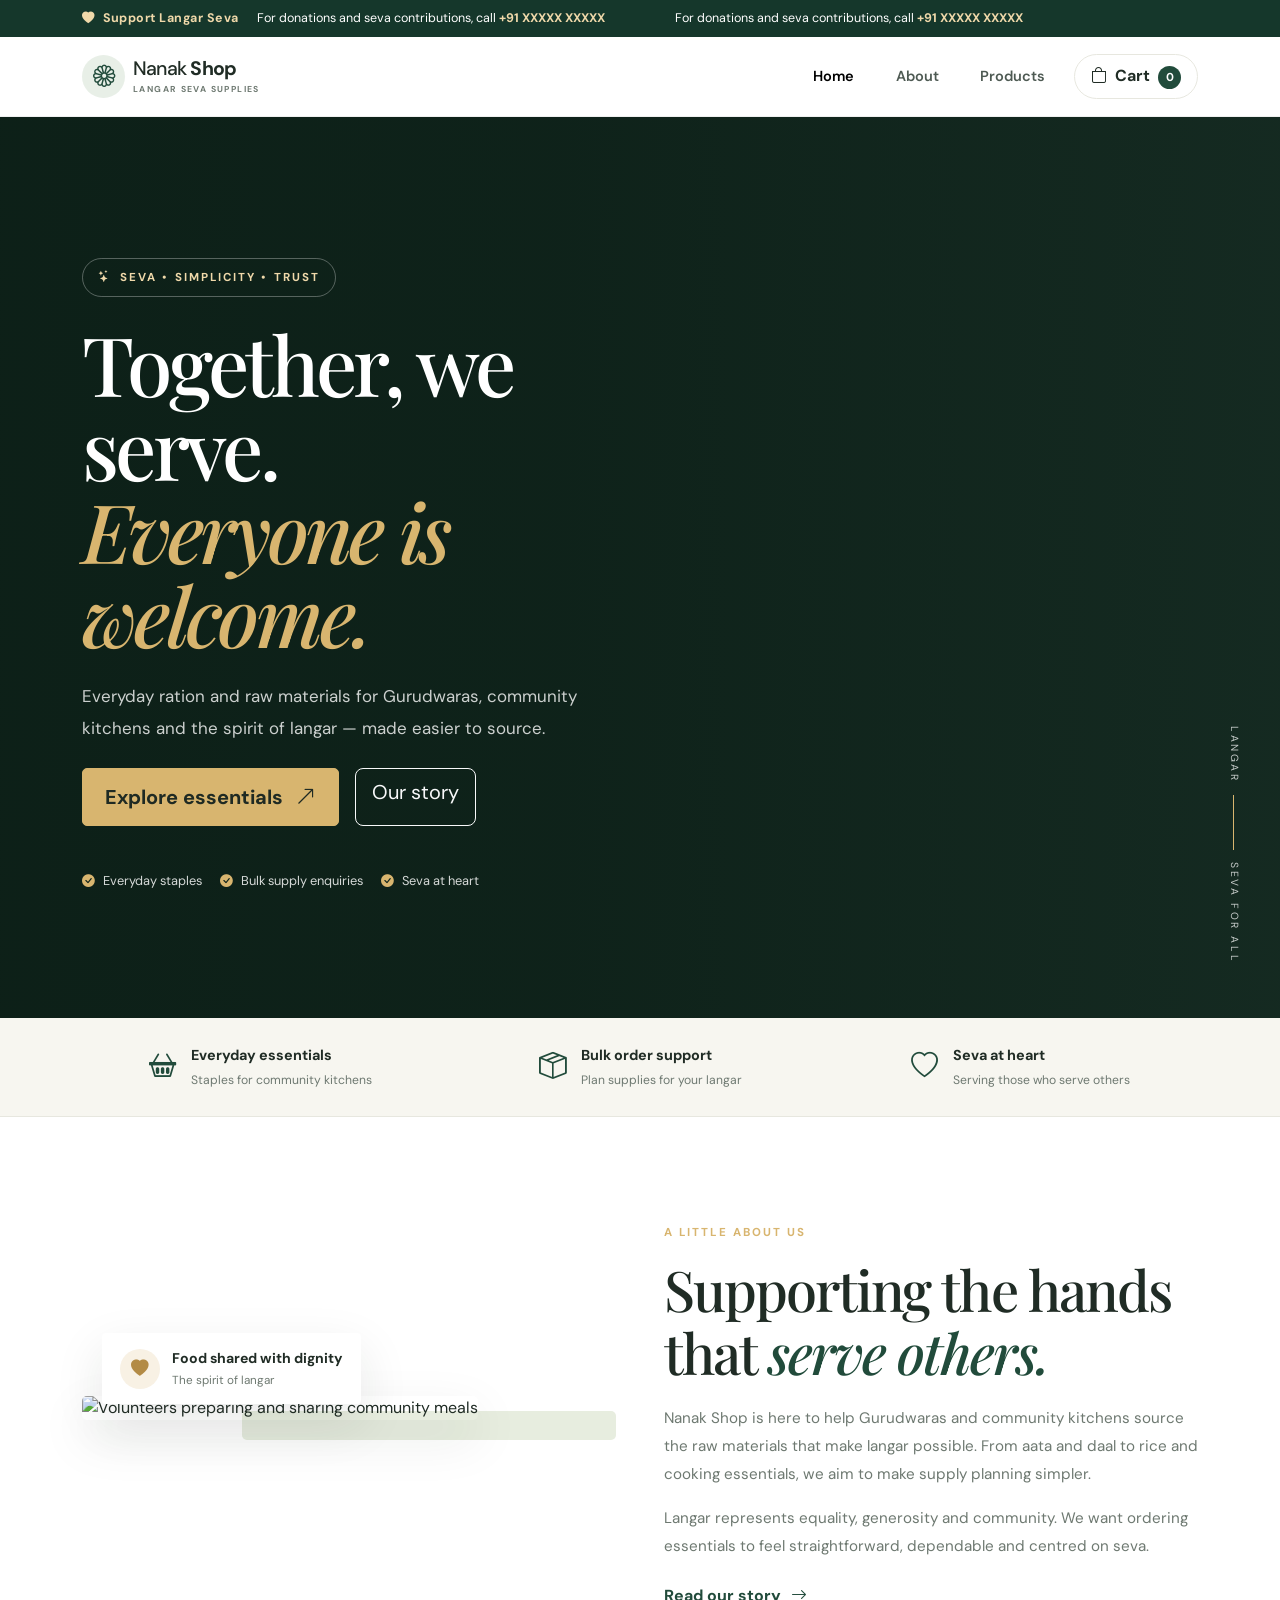
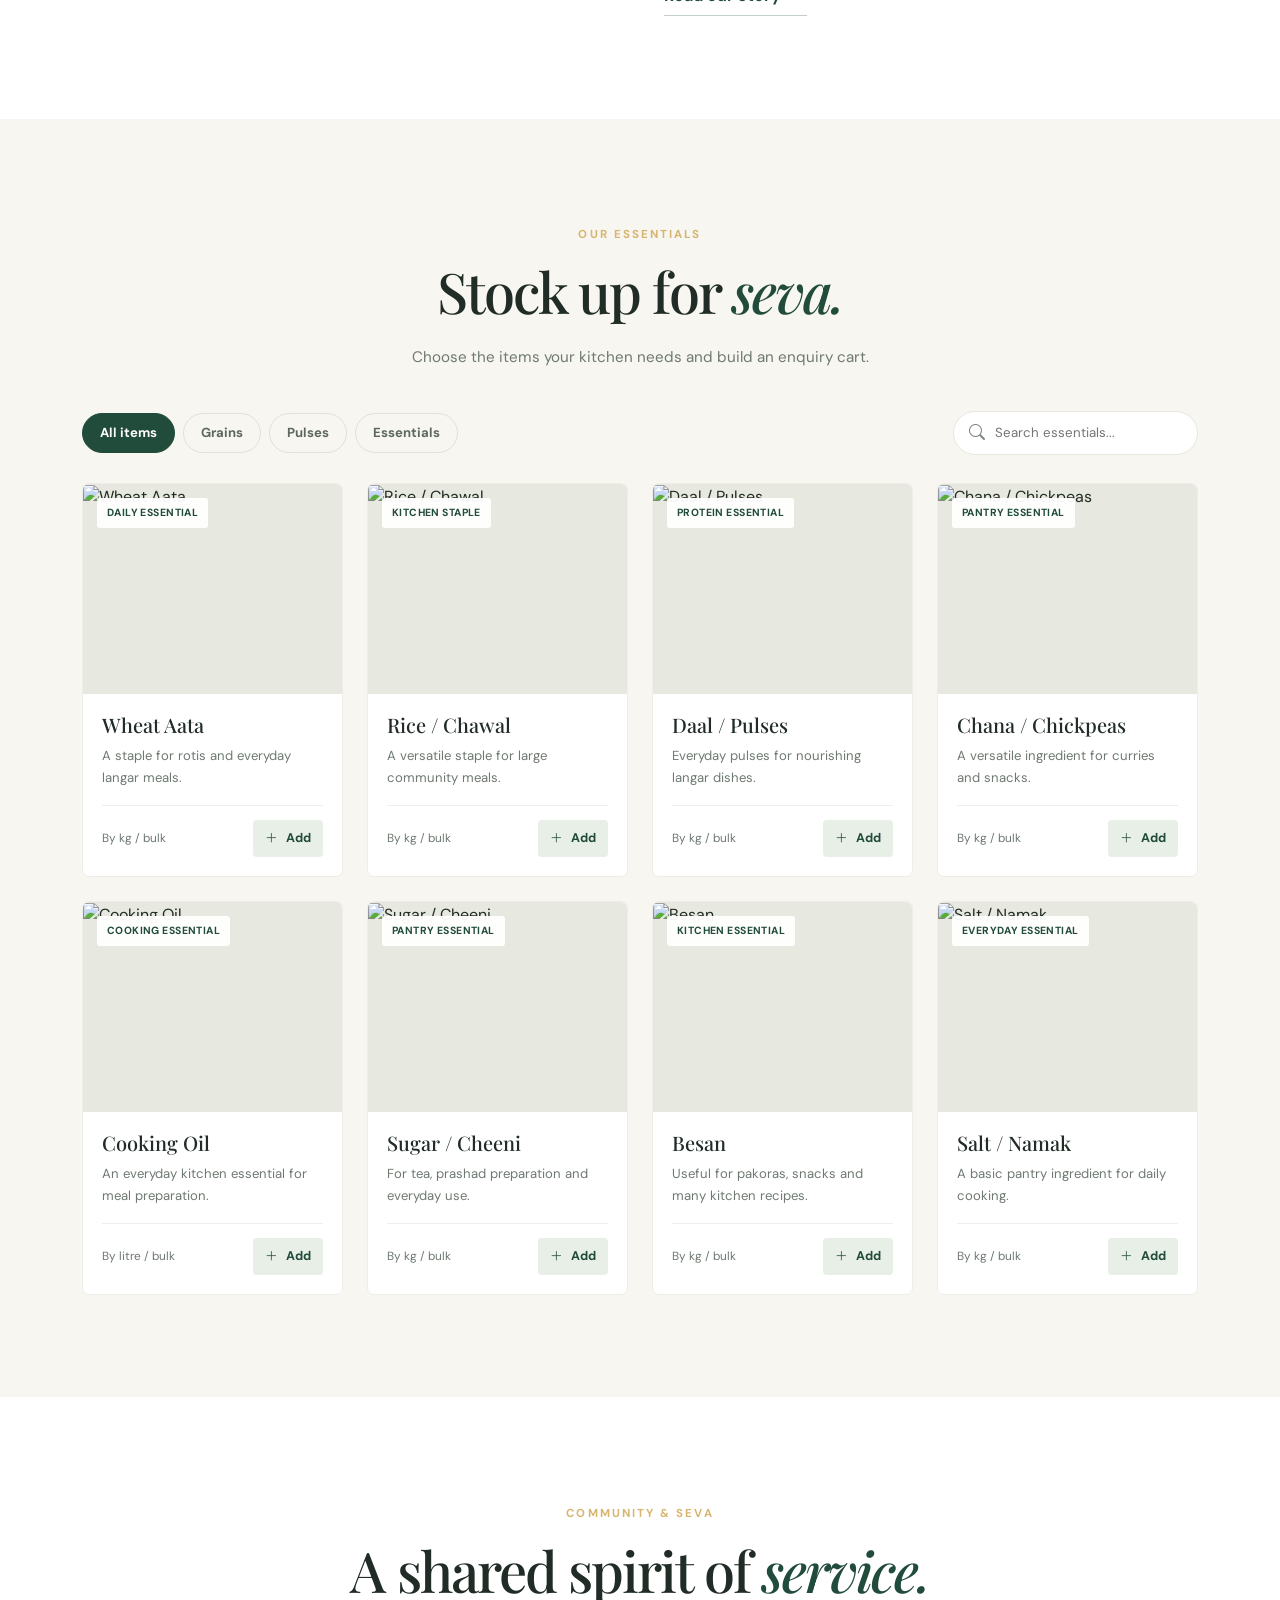
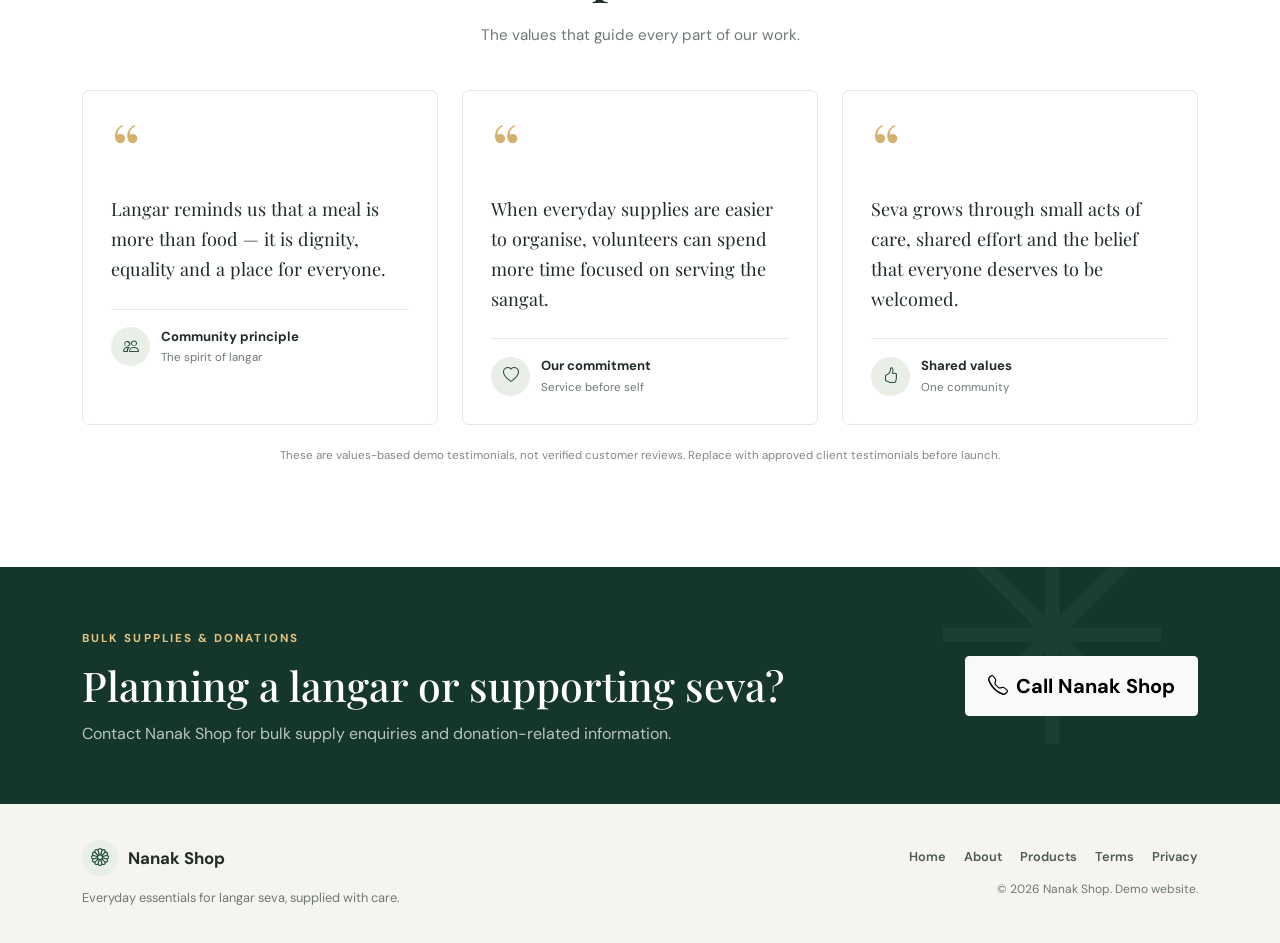
==== index.html @ 020edade "first commit" ====
<!doctype html>
<html lang="en">

<head>
    <meta charset="utf-8">
    <meta name="viewport" content="width=device-width, initial-scale=1">
    <meta name="description"
        content="Nanak Shop helps Gurudwaras and community kitchens source everyday langar essentials with care.">
    <title>Nanak Shop | Essentials for Langar Seva</title>
    <link rel="preconnect" href="https://fonts.googleapis.com">
    <link rel="preconnect" href="https://fonts.gstatic.com" crossorigin>
    <link
        href="https://fonts.googleapis.com/css2?family=DM+Sans:wght@400;500;600;700&family=Playfair+Display:ital,wght@0,500;0,600;0,700;1,500;1,600&display=swap"
        rel="stylesheet">
    <link href="https://cdn.jsdelivr.net/npm/bootstrap@5.3.3/dist/css/bootstrap.min.css" rel="stylesheet">
    <link href="https://cdn.jsdelivr.net/npm/bootstrap-icons@1.11.3/font/bootstrap-icons.min.css" rel="stylesheet">
    <link href="assets/css/style.css" rel="stylesheet">
</head>

<body>
    <div class="announcement-bar">
        <div class="container announcement-inner"><span class="announcement-label"><i
                    class="bi bi-heart-fill me-2"></i>Support Langar Seva</span>
            <div class="announcement-track"><span>For donations and seva contributions, call <a
                        href="tel:+91XXXXXXXXXX">+91 XXXXX XXXXX</a></span><span aria-hidden="true">For donations and
                    seva contributions, call <a href="tel:+91XXXXXXXXXX">+91 XXXXX XXXXX</a></span></div>
        </div>
    </div>
    <nav class="navbar navbar-expand-lg site-nav sticky-top">
        <div class="container">
            <a class="navbar-brand d-flex align-items-center gap-2" href="index.html"><span class="brand-mark"><i
                        class="bi bi-flower1"></i></span><span>Nanak <b>Shop</b><small>LANGAR SEVA
                        SUPPLIES</small></span></a>
            <button class="navbar-toggler" type="button" data-bs-toggle="offcanvas" data-bs-target="#mobileNav"
                aria-controls="mobileNav" aria-label="Open navigation"><span
                    class="navbar-toggler-icon"></span></button>
            <div class="collapse navbar-collapse">
                <ul class="navbar-nav ms-auto align-items-lg-center gap-lg-3">
                    <li class="nav-item"><a class="nav-link active" href="index.html">Home</a></li>
                    <li class="nav-item"><a class="nav-link" href="about.html">About</a></li>
                    <li class="nav-item"><a class="nav-link" href="#products">Products</a></li>
                    <li class="nav-item"><button class="btn btn-cart" data-open-cart><i class="bi bi-bag me-2"></i>Cart
                            <span class="cart-count">0</span></button></li>
                </ul>
            </div>
        </div>
    </nav>
    <div class="offcanvas offcanvas-start mobile-drawer" tabindex="-1" id="mobileNav" aria-labelledby="mobileNavLabel">
        <div class="offcanvas-header"><a class="navbar-brand d-flex align-items-center gap-2" href="index.html"><span
                    class="brand-mark"><i class="bi bi-flower1"></i></span><span id="mobileNavLabel">Nanak
                    <b>Shop</b><small>LANGAR SEVA SUPPLIES</small></span></a><button class="btn-close"
                data-bs-dismiss="offcanvas" aria-label="Close"></button></div>
        <div class="offcanvas-body">
            <div class="drawer-links"><a href="index.html"><i class="bi bi-house-door"></i>Home</a><a
                    href="about.html"><i class="bi bi-heart"></i>About</a><a href="#products" data-close-drawer><i
                        class="bi bi-basket"></i>Products</a><button data-open-cart><i class="bi bi-bag"></i>Cart <span
                        class="cart-count ms-auto">0</span></button></div>
            <div class="drawer-seva"><i class="bi bi-telephone"></i><b>Donation & seva enquiries</b><a
                    href="tel:+91XXXXXXXXXX">+91 XXXXX XXXXX</a></div>
        </div>
    </div>

    <main>
        <section class="hero-section">
            <div class="hero-shade"></div>
            <div class="container hero-content">
                <div class="row">
                    <div class="col-lg-7 col-xl-6">
                        <span class="eyebrow reveal"><i class="bi bi-stars me-2"></i>SEVA • SIMPLICITY • TRUST</span>
                        <h1 class="reveal delay-1">Together, we serve.<br><em>Everyone is welcome.</em></h1>
                        <p class="hero-copy reveal delay-2">Everyday ration and raw materials for Gurudwaras, community
                            kitchens and the spirit of langar — made easier to source.</p>
                        <div class="d-flex flex-wrap gap-3 mt-4 reveal delay-3"><a href="#products"
                                class="btn btn-primary-custom btn-lg">Explore essentials <i
                                    class="bi bi-arrow-up-right ms-2"></i></a><a href="about.html"
                                class="btn btn-outline-light btn-lg">Our story</a></div>
                        <div class="hero-trust reveal delay-3"><span><i class="bi bi-check-circle-fill"></i> Everyday
                                staples</span><span><i class="bi bi-check-circle-fill"></i> Bulk supply
                                enquiries</span><span><i class="bi bi-check-circle-fill"></i> Seva at heart</span></div>
                    </div>
                </div>
            </div>
            <div class="hero-vertical"><span>LANGAR</span><i></i><span>SEVA FOR ALL</span></div>
        </section>
        <section class="value-strip">
            <div class="container">
                <div class="row g-4">
                    <div class="col-md-4">
                        <div class="value-item"><i class="bi bi-basket2"></i>
                            <div><b>Everyday essentials</b><small>Staples for community kitchens</small></div>
                        </div>
                    </div>
                    <div class="col-md-4">
                        <div class="value-item"><i class="bi bi-box-seam"></i>
                            <div><b>Bulk order support</b><small>Plan supplies for your langar</small></div>
                        </div>
                    </div>
                    <div class="col-md-4">
                        <div class="value-item"><i class="bi bi-heart"></i>
                            <div><b>Seva at heart</b><small>Serving those who serve others</small></div>
                        </div>
                    </div>
                </div>
            </div>
        </section>
        <section class="section-pad" id="about-preview">
            <div class="container">
                <div class="row g-5 align-items-center">
                    <div class="col-lg-6">
                        <div class="story-image reveal"><img
                                src="https://images.unsplash.com/photo-1593113598332-cd288d649433?auto=format&fit=crop&w=1200&q=85"
                                alt="Volunteers preparing and sharing community meals" loading="lazy">
                            <div class="image-note"><i class="bi bi-heart-fill"></i><span><b>Food shared with
                                        dignity</b><small>The spirit of langar</small></span></div>
                        </div>
                    </div>
                    <div class="col-lg-6 reveal"><span class="section-kicker">A LITTLE ABOUT US</span>
                        <h2 class="section-title">Supporting the hands<br>that <em>serve others.</em></h2>
                        <p class="section-copy">Nanak Shop is here to help Gurudwaras and community kitchens source the
                            raw materials that make langar possible. From aata and daal to rice and cooking essentials,
                            we aim to make supply planning simpler.</p>
                        <p class="section-copy">Langar represents equality, generosity and community. We want ordering
                            essentials to feel straightforward, dependable and centred on seva.</p><a class="text-link"
                            href="about.html">Read our story <i class="bi bi-arrow-right"></i></a>
                    </div>
                </div>
            </div>
        </section>
        <section class="section-pad products-section" id="products">
            <div class="container">
                <div class="section-heading text-center reveal"><span class="section-kicker">OUR ESSENTIALS</span>
                    <h2 class="section-title">Stock up for <em>seva.</em></h2>
                    <p class="section-copy mx-auto">Choose the items your kitchen needs and build an enquiry cart.</p>
                </div>
                <div class="product-toolbar reveal">
                    <div class="category-pills"><button class="filter-btn active" data-filter="all">All
                            items</button><button class="filter-btn" data-filter="grains">Grains</button><button
                            class="filter-btn" data-filter="pulses">Pulses</button><button class="filter-btn"
                            data-filter="essentials">Essentials</button></div><label class="search-box"><i
                            class="bi bi-search"></i><input id="productSearch" type="search"
                            placeholder="Search essentials..." aria-label="Search products"></label>
                </div>
                <div class="row g-4" id="productGrid"></div>
                <div id="emptyProducts" class="empty-state d-none"><i class="bi bi-search"></i>
                    <h5>No items found</h5>
                    <p>Try another product name or category.</p>
                </div>
            </div>
        </section>
        <section class="testimonials-section section-pad">
            <div class="container">
                <div class="section-heading text-center reveal"><span class="section-kicker">COMMUNITY & SEVA</span>
                    <h2 class="section-title">A shared spirit of <em>service.</em></h2>
                    <p class="section-copy mx-auto">The values that guide every part of our work.</p>
                </div>
                <div class="row g-4">
                    <div class="col-md-4 reveal">
                        <article class="testimonial-card">
                            <div class="quote-mark">“</div>
                            <p>Langar reminds us that a meal is more than food — it is dignity, equality and a place for
                                everyone.</p>
                            <div class="testimonial-person"><span class="avatar"><i
                                        class="bi bi-people"></i></span><span><b>Community principle</b><small>The
                                        spirit of langar</small></span></div>
                        </article>
                    </div>
                    <div class="col-md-4 reveal delay-1">
                        <article class="testimonial-card">
                            <div class="quote-mark">“</div>
                            <p>When everyday supplies are easier to organise, volunteers can spend more time focused on
                                serving the sangat.</p>
                            <div class="testimonial-person"><span class="avatar"><i
                                        class="bi bi-heart"></i></span><span><b>Our commitment</b><small>Service before
                                        self</small></span></div>
                        </article>
                    </div>
                    <div class="col-md-4 reveal delay-2">
                        <article class="testimonial-card">
                            <div class="quote-mark">“</div>
                            <p>Seva grows through small acts of care, shared effort and the belief that everyone
                                deserves to be welcomed.</p>
                            <div class="testimonial-person"><span class="avatar"><i
                                        class="bi bi-hand-thumbs-up"></i></span><span><b>Shared values</b><small>One
                                        community</small></span></div>
                        </article>
                    </div>
                </div>
                <p class="testimonial-disclaimer">These are values-based demo testimonials, not verified customer
                    reviews. Replace with approved client testimonials before launch.</p>
            </div>
        </section>
        <section class="seva-cta">
            <div class="container">
                <div class="row align-items-center g-4">
                    <div class="col-lg-8"><span class="section-kicker light">BULK SUPPLIES & DONATIONS</span>
                        <h2>Planning a langar or supporting seva?</h2>
                        <p>Contact Nanak Shop for bulk supply enquiries and donation-related information.</p>
                    </div>
                    <div class="col-lg-4 text-lg-end"><a href="tel:+91XXXXXXXXXX" class="btn btn-light btn-lg"><i
                                class="bi bi-telephone me-2"></i>Call Nanak Shop</a></div>
                </div>
            </div>
        </section>
    </main>
    <footer class="site-footer">
        <div class="container">
            <div class="row gy-4 align-items-center">
                <div class="col-md-6"><a class="footer-brand" href="index.html"><span class="brand-mark"><i
                                class="bi bi-flower1"></i></span>Nanak Shop</a>
                    <p class="footer-note">Everyday essentials for langar seva, supplied with care.</p>
                </div>
                <div class="col-md-6 text-md-end">
                    <div class="footer-links"><a href="index.html">Home</a><a href="about.html">About</a><a
                            href="#products">Products</a><a href="terms.html">Terms</a><a
                            href="privacy.html">Privacy</a></div><small>© <span class="current-year"></span> Nanak Shop.
                        Demo website.</small>
                </div>
            </div>
        </div>
    </footer>
    <div class="offcanvas offcanvas-end cart-panel" tabindex="-1" id="cartPanel" aria-labelledby="cartPanelLabel">
        <div class="offcanvas-header">
            <div><span class="section-kicker">YOUR SELECTION</span>
                <h5 class="offcanvas-title" id="cartPanelLabel">Shopping cart</h5>
            </div><button type="button" class="btn-close" data-bs-dismiss="offcanvas" aria-label="Close"></button>
        </div>
        <div class="offcanvas-body d-flex flex-column">
            <div id="cartItems" class="cart-items"></div>
            <div id="emptyCart" class="empty-cart"><i class="bi bi-bag"></i>
                <h6>Your cart is empty</h6>
                <p>Add a few essentials to get started.</p><button class="btn btn-outline-dark" data-dismiss-cart>Browse
                    products</button>
            </div>
            <div id="cartSummary" class="cart-summary d-none">
                <div class="d-flex justify-content-between mb-3"><span>Total items</span><b id="summaryCount">0</b>
                </div>
                <p class="cart-disclaimer">No prices are shown in this demo. Your selection will be prepared as a JSON
                    enquiry file.</p><button class="btn btn-primary-custom w-100 btn-lg" id="checkoutBtn">Continue to
                    checkout <i class="bi bi-arrow-right ms-2"></i></button>
            </div>
        </div>
    </div>
    <div class="modal fade" id="checkoutModal" tabindex="-1" aria-labelledby="checkoutTitle" aria-hidden="true">
        <div class="modal-dialog modal-dialog-centered">
            <div class="modal-content checkout-modal">
                <div class="modal-header">
                    <div><span class="section-kicker">ORDER ENQUIRY</span>
                        <h5 class="modal-title" id="checkoutTitle">Checkout details</h5>
                    </div><button type="button" class="btn-close" data-bs-dismiss="modal" aria-label="Close"></button>
                </div>
                <form id="checkoutForm">
                    <div class="modal-body">
                        <p class="small text-secondary">Enter your details. The form creates a structured JSON payload
                            for future API submission.</p>
                        <div class="mb-3"><label for="customerName" class="form-label">Full name</label><input
                                class="form-control" id="customerName" name="customer_name" required autocomplete="name"
                                placeholder="Enter your name"></div>
                        <div class="mb-3"><label for="customerPhone" class="form-label">Phone number</label><input
                                class="form-control" id="customerPhone" name="phone" required inputmode="tel"
                                autocomplete="tel" pattern="[0-9+\-\s]{8,16}" placeholder="Enter contact number"></div>
                        <div class="mb-3"><label for="customerOrg" class="form-label">Gurudwara / organisation
                                (optional)</label><input class="form-control" id="customerOrg" name="organisation"
                                autocomplete="organization" placeholder="Organisation name"></div>
                        <div class="mb-3"><label for="customerAddress" class="form-label">Delivery address /
                                area</label><textarea class="form-control" id="customerAddress" name="delivery_address"
                                rows="2" placeholder="Enter delivery area or address"></textarea></div>
                        <div class="mb-3"><label for="customerNotes" class="form-label">Order notes
                                (optional)</label><textarea class="form-control" id="customerNotes" name="notes"
                                rows="2" placeholder="Quantities, delivery timing, etc."></textarea></div>
                        <div class="order-preview"><b>Selected items</b>
                            <div id="checkoutPreview"></div>
                        </div>
                    </div>
                    <div class="modal-footer"><button type="button" class="btn btn-outline-secondary"
                            data-bs-dismiss="modal">Back</button><button type="submit"
                            class="btn btn-primary-custom">Prepare JSON enquiry <i
                                class="bi bi-braces ms-1"></i></button></div>
                </form>
            </div>
        </div>
    </div>
    <div class="toast-container position-fixed bottom-0 end-0 p-3">
        <div id="siteToast" class="toast" role="status" aria-live="polite" aria-atomic="true">
            <div class="toast-body"><i class="bi bi-check-circle-fill text-success me-2"></i><span
                    id="toastMessage">Added to cart</span></div>
        </div>
    </div>
    <script src="https://code.jquery.com/jquery-3.7.1.min.js"></script>
    <script src="https://cdn.jsdelivr.net/npm/bootstrap@5.3.3/dist/js/bootstrap.bundle.min.js"></script>
    <script src="assets/js/app.js"></script>
</body>

</html>
---- assets/css/style.css ----
@import url('https://fonts.googleapis.com/css2?family=DM+Sans:wght@400;500;600;700&family=Playfair+Display:ital,wght@0,500;0,600;0,700;1,500;1,600&display=swap');
:root{--ink:#202c25;--muted:#6e7971;--green:#214b3b;--green-dark:#15372b;--gold:#d8b56f;--cream:#f7f6f0;--line:#e7e7df;--white:#fff;--shadow:0 18px 50px rgba(25,44,34,.1)}
*{box-sizing:border-box}html{scroll-behavior:smooth;scroll-padding-top:95px}body{font-family:'DM Sans',sans-serif;color:var(--ink);background:#fff;overflow-x:hidden}a{text-decoration:none}.announcement-bar{background:var(--green-dark);color:#fff;font-size:.78rem;overflow:hidden}.announcement-inner{display:flex;align-items:center;gap:18px;min-height:37px}.announcement-label{white-space:nowrap;color:#f0d9aa;font-weight:700;letter-spacing:.04em}.announcement-track{display:flex;gap:70px;white-space:nowrap;overflow:hidden;flex:1}.announcement-track span{animation:marquee 25s linear infinite}.announcement-track:hover span{animation-play-state:paused}.announcement-track a{color:#f0d9aa;font-weight:700}@keyframes marquee{from{transform:translateX(0)}to{transform:translateX(-105%)}}
.site-nav{background:rgba(255,255,255,.97);backdrop-filter:blur(12px);border-bottom:1px solid rgba(29,41,36,.07);padding:13px 0;z-index:1020}.navbar-brand{font-size:1.22rem;line-height:1;color:var(--ink);font-weight:500;letter-spacing:-.04em}.navbar-brand b{font-weight:700}.navbar-brand small{display:block;font-size:.54rem;letter-spacing:.16em;margin-top:6px;color:var(--muted);font-weight:700}.brand-mark{display:grid;place-items:center;width:43px;height:43px;border-radius:50%;background:#e8efe7;color:var(--green);font-size:1.4rem;flex-shrink:0}.nav-link{color:#4e5a53;font-size:.91rem;font-weight:600;padding:.65rem .8rem!important}.nav-link:hover,.nav-link.active{color:var(--green)}.btn-cart{border:1px solid var(--line);border-radius:50px;padding:9px 16px;font-weight:700;color:var(--ink);background:#fff}.btn-cart:hover{border-color:var(--green);color:var(--green)}.cart-count{display:inline-grid;place-items:center;min-width:23px;height:23px;border-radius:50%;background:var(--green);color:#fff;font-size:.72rem;margin-left:4px}.navbar-toggler{border:1px solid var(--line);padding:8px 10px}.navbar-toggler:focus{box-shadow:0 0 0 .15rem rgba(33,75,59,.16)}.mobile-drawer{width:min(86vw,360px)!important;border:0}.mobile-drawer .offcanvas-header{padding:22px 20px;border-bottom:1px solid var(--line)}.mobile-drawer .offcanvas-body{display:flex;flex-direction:column;padding:20px}.drawer-links{display:grid;gap:6px}.drawer-links a,.drawer-links button{display:flex;align-items:center;gap:13px;padding:14px 12px;border-radius:7px;border:0;background:transparent;text-align:left;color:var(--ink);font-weight:700}.drawer-links a:hover,.drawer-links button:hover{background:#eef2eb;color:var(--green)}.drawer-links i{font-size:1.1rem;color:var(--green);width:23px}.drawer-seva{margin-top:auto;background:var(--cream);border-radius:8px;padding:18px;display:grid;gap:7px;color:var(--green)}.drawer-seva>i{font-size:1.5rem}.drawer-seva b{font-size:.85rem}.drawer-seva a{color:var(--green);font-weight:700}
.hero-section{position:relative;isolation:isolate;overflow:hidden;color:#fff;background:#172d24 url('https://images.unsplash.com/photo-1593113598332-cd288d649433?auto=format&fit=crop&w=2000&q=90') center 42%/cover no-repeat}.hero-shade{position:absolute;inset:0;z-index:-1;background:linear-gradient(90deg,rgba(12,31,23,.93) 0%,rgba(12,31,23,.78) 43%,rgba(12,31,23,.22) 100%)}.hero-content{padding-top:clamp(85px,11vw,145px);padding-bottom:clamp(80px,10vw,130px)}.hero-section h1,.page-hero h1{font-family:'Playfair Display',serif;font-size:clamp(3rem,6.4vw,5.7rem);line-height:1.02;letter-spacing:-.045em;margin:25px 0}.hero-section h1 em,.page-hero h1 em{color:var(--gold);font-weight:500}.eyebrow,.section-kicker{display:inline-block;font-size:.72rem;font-weight:700;letter-spacing:.18em;color:var(--gold)}.eyebrow{border:1px solid rgba(255,255,255,.3);border-radius:50px;padding:10px 15px;color:#f0d9aa}.hero-copy{font-size:1.06rem;line-height:1.85;color:rgba(255,255,255,.79);max-width:570px}.btn-primary-custom{background:var(--green);border:1px solid var(--green);color:#fff;border-radius:5px;font-weight:700;padding:13px 22px;transition:transform .25s,background .25s,box-shadow .25s}.btn-primary-custom:hover{background:var(--green-dark);border-color:var(--green-dark);color:#fff;transform:translateY(-2px);box-shadow:0 9px 24px rgba(21,55,43,.17)}.hero-section .btn-primary-custom{background:var(--gold);border-color:var(--gold);color:#1f2a23}.hero-section .btn-primary-custom:hover{background:#e7c783;border-color:#e7c783}.hero-trust{display:flex;flex-wrap:wrap;gap:18px;color:rgba(255,255,255,.83);font-size:.8rem;margin-top:45px}.hero-trust i{color:var(--gold);margin-right:5px}.hero-vertical{position:absolute;right:3%;bottom:55px;display:flex;align-items:center;gap:12px;writing-mode:vertical-rl;font-size:.65rem;letter-spacing:.25em;color:rgba(255,255,255,.75)}.hero-vertical i{width:1px;height:55px;background:var(--gold)}
.value-strip{background:var(--cream);border-bottom:1px solid var(--line);padding:27px 0}.value-item{display:flex;align-items:center;gap:15px;justify-content:center}.value-item>i{font-size:1.7rem;color:var(--green)}.value-item b,.value-item small{display:block}.value-item b{font-size:.9rem}.value-item small{font-size:.76rem;color:var(--muted);margin-top:4px}
.section-pad{padding:clamp(65px,8vw,105px) 0}.story-image{position:relative;padding:0 20px 20px 0}.story-image:before{content:"";position:absolute;right:0;bottom:0;width:70%;height:65%;background:#e7eddf;border-radius:5px;z-index:-1}.story-image img{width:100%;height:clamp(330px,42vw,490px);object-fit:cover;border-radius:5px;box-shadow:var(--shadow)}.image-note{position:absolute;left:20px;bottom:36px;background:#fff;padding:15px 18px;display:flex;gap:12px;align-items:center;box-shadow:var(--shadow);border-radius:4px;max-width:calc(100% - 40px)}.image-note>i{display:grid;place-items:center;width:40px;height:40px;flex-shrink:0;background:#f8f1e4;color:#b38b45;border-radius:50%;font-size:1.1rem}.image-note b,.image-note small{display:block}.image-note b{font-size:.88rem}.image-note small{font-size:.73rem;color:var(--muted);margin-top:3px}.section-title{font-family:'Playfair Display',serif;font-size:clamp(2.25rem,4.4vw,3.5rem);line-height:1.12;letter-spacing:-.035em;margin:15px 0 20px}.section-title em{color:var(--green);font-weight:500}.section-copy{color:var(--muted);line-height:1.85;font-size:.95rem;max-width:680px}.text-link{display:inline-flex;align-items:center;gap:10px;color:var(--green);font-weight:700;border-bottom:1px solid #c4d0c5;padding-bottom:7px;margin-top:8px}.text-link i{transition:transform .2s}.text-link:hover i{transform:translateX(4px)}
.products-section,.about-values{background:var(--cream)}.section-heading{margin-bottom:40px}.section-heading .section-copy{max-width:540px}.product-toolbar{display:flex;justify-content:space-between;align-items:center;gap:18px;margin-bottom:28px;flex-wrap:wrap}.category-pills{display:flex;gap:8px;flex-wrap:wrap}.filter-btn{border:1px solid #e0e2d9;background:transparent;color:#5c675f;border-radius:50px;padding:9px 17px;font-size:.82rem;font-weight:700;transition:.2s}.filter-btn:hover,.filter-btn.active{background:var(--green);color:#fff;border-color:var(--green)}.search-box{display:flex;align-items:center;gap:10px;background:#fff;border:1px solid var(--line);border-radius:50px;padding:0 15px;min-width:245px}.search-box i{color:#7b857c}.search-box input{border:0;outline:0;background:transparent;padding:11px 0;font:inherit;font-size:.83rem;width:100%}.product-card{height:100%;background:#fff;border:1px solid #eeede7;border-radius:7px;overflow:hidden;transition:transform .28s,box-shadow .28s}.product-card:hover{transform:translateY(-6px);box-shadow:var(--shadow)}.product-image{height:210px;position:relative;background:#e7e8df;overflow:hidden}.product-image img{width:100%;height:100%;object-fit:cover;transition:transform .5s}.product-card:hover .product-image img{transform:scale(1.045)}.product-tag{position:absolute;left:14px;top:14px;background:rgba(255,255,255,.95);color:var(--green);font-size:.65rem;letter-spacing:.04em;text-transform:uppercase;font-weight:700;padding:7px 10px;border-radius:3px}.product-body{padding:19px}.product-body h3{font-family:'Playfair Display',serif;font-size:1.25rem;margin-bottom:8px}.product-body p{color:var(--muted);font-size:.82rem;line-height:1.65;min-height:44px;margin-bottom:16px}.product-bottom{display:flex;align-items:center;justify-content:space-between;gap:10px;border-top:1px solid #efeee8;padding-top:14px}.product-unit{font-size:.74rem;color:var(--muted)}.add-btn{border:0;border-radius:4px;background:#e8efe7;color:var(--green);font-weight:700;padding:9px 12px;font-size:.79rem;white-space:nowrap;transition:.2s}.add-btn:hover{background:var(--green);color:#fff}.add-btn i{margin-right:5px}.empty-state{text-align:center;padding:50px 0;color:var(--muted)}.empty-state i{font-size:2rem}.empty-state h5{color:var(--ink);margin-top:10px}
.testimonials-section{background:#fff}.testimonial-card{height:100%;padding:28px;border:1px solid var(--line);border-radius:7px;background:#fff;transition:transform .25s,box-shadow .25s}.testimonial-card:hover{transform:translateY(-5px);box-shadow:var(--shadow)}.quote-mark{font-family:'Playfair Display',serif;font-size:4.5rem;line-height:.8;color:#d4b16e}.testimonial-card p{font-family:'Playfair Display',serif;font-size:1.13rem;line-height:1.65;margin:18px 0 25px}.testimonial-person{display:flex;align-items:center;gap:11px;border-top:1px solid var(--line);padding-top:17px}.avatar{width:39px;height:39px;border-radius:50%;background:#e9efe7;display:grid;place-items:center;color:var(--green)}.testimonial-person b,.testimonial-person small{display:block}.testimonial-person b{font-size:.82rem}.testimonial-person small{font-size:.72rem;color:var(--muted);margin-top:3px}.testimonial-disclaimer{font-size:.72rem;color:#818981;text-align:center;margin:22px 0 0}
.seva-cta{background:var(--green-dark);color:#fff;padding:58px 0;position:relative;overflow:hidden}.seva-cta:after{content:"✳";position:absolute;right:8%;top:-75px;font-size:300px;line-height:1;color:rgba(255,255,255,.035)}.seva-cta .container{position:relative;z-index:1}.section-kicker.light{color:#e5c481}.seva-cta h2{font-family:'Playfair Display',serif;font-size:clamp(1.9rem,3.2vw,2.7rem);margin:12px 0}.seva-cta p{color:rgba(255,255,255,.7);margin-bottom:0}.seva-cta .btn{font-weight:700;border-radius:4px;padding:14px 22px}
.site-footer{padding:36px 0;background:#f5f4ef}.footer-brand{display:inline-flex;align-items:center;gap:10px;color:var(--ink);font-weight:700;font-size:1.05rem}.footer-brand .brand-mark{width:36px;height:36px;font-size:1.1rem}.footer-note{color:var(--muted);font-size:.8rem;margin:12px 0 0}.footer-links{display:flex;justify-content:flex-end;gap:18px;flex-wrap:wrap;margin-bottom:10px}.footer-links a{font-size:.8rem;font-weight:600;color:#4c5a51}.site-footer small{font-size:.75rem;color:var(--muted)}
.cart-panel{width:min(100%,480px)!important}.cart-panel .offcanvas-header{padding:25px 25px 18px;border-bottom:1px solid var(--line)}.cart-panel .offcanvas-title{font-family:'Playfair Display',serif;font-size:1.7rem;margin-top:5px}.cart-panel .offcanvas-body{padding:20px 25px}.cart-items{flex:1}.cart-row{display:grid;grid-template-columns:66px 1fr auto;gap:13px;padding:15px 0;border-bottom:1px solid var(--line);align-items:center}.cart-thumb{width:66px;height:66px;object-fit:cover;border-radius:4px}.cart-row h6{font-size:.91rem;margin:0 0 5px}.cart-row small{color:var(--muted);font-size:.75rem}.quantity-control{display:flex;align-items:center;gap:10px;margin-top:8px}.quantity-control button{width:26px;height:26px;border:1px solid var(--line);background:#fff;border-radius:50%;line-height:1}.quantity-control span{font-size:.8rem;font-weight:700}.remove-item{border:0;background:transparent;color:#8a918b;padding:5px}.empty-cart{text-align:center;margin:auto;padding:45px 10px}.empty-cart>i{font-size:2.7rem;color:#a8b7a7}.empty-cart h6{font-weight:700;margin-top:15px}.empty-cart p{font-size:.85rem;color:var(--muted)}.cart-summary{border-top:1px solid var(--line);padding-top:20px;margin-top:15px}.cart-disclaimer{font-size:.75rem;color:var(--muted);line-height:1.6}.checkout-modal{border:0;border-radius:8px;overflow:hidden}.checkout-modal .modal-header{padding:25px 25px 15px;border:0}.checkout-modal .modal-title{font-family:'Playfair Display',serif;font-size:1.7rem;margin-top:5px}.checkout-modal .modal-body{padding:5px 25px 20px}.checkout-modal .modal-footer{padding:15px 25px 25px;border:0}.form-label{font-size:.82rem;font-weight:700}.form-control{border-color:#dedfd7;padding:11px 12px;font-size:.88rem}.form-control:focus{border-color:#78937d;box-shadow:0 0 0 .2rem rgba(33,75,59,.1)}.order-preview{background:var(--cream);border-radius:5px;padding:14px;font-size:.82rem}.order-preview b{display:block;margin-bottom:7px}.order-preview div{color:var(--muted);line-height:1.7}.toast{border:1px solid var(--line);box-shadow:var(--shadow)}
.page-hero{position:relative;isolation:isolate;color:#fff;background:#183528 url('https://images.unsplash.com/photo-1593113598332-cd288d649433?auto=format&fit=crop&w=2000&q=85') center/cover no-repeat;padding:110px 0 100px}.page-hero .hero-shade{background:linear-gradient(90deg,rgba(12,31,23,.92),rgba(12,31,23,.55))}.page-hero h1{font-size:clamp(2.8rem,6vw,5rem);max-width:850px}.page-hero .hero-copy{max-width:600px}.value-card{height:100%;background:#fff;border:1px solid var(--line);border-radius:7px;padding:30px;transition:.25s}.value-card:hover{transform:translateY(-5px);box-shadow:var(--shadow)}.value-icon{display:grid;place-items:center;width:50px;height:50px;background:#e8efe7;color:var(--green);border-radius:50%;font-size:1.35rem;margin-bottom:20px}.value-card h3{font-family:'Playfair Display',serif;font-size:1.45rem}.value-card p{color:var(--muted);font-size:.9rem;line-height:1.8;margin-bottom:0}.about-checklist{background:var(--cream);padding:26px;border-radius:7px;display:grid;gap:22px}.about-checklist>div{display:flex;gap:13px}.about-checklist i{color:var(--green);font-size:1.2rem}.about-checklist b,.about-checklist small{display:block}.about-checklist b{font-size:.9rem}.about-checklist small{font-size:.78rem;color:var(--muted);margin-top:4px}
.legal-hero{padding:75px 0 65px;background:var(--cream);border-bottom:1px solid var(--line)}.legal-hero h1{font-family:'Playfair Display',serif;font-size:clamp(2.7rem,5vw,4.4rem);margin:12px 0}.legal-hero h1 em{color:var(--green);font-weight:500}.legal-hero p{color:var(--muted);margin:0}.legal-content{padding-top:45px}.legal-content .container{max-width:850px}.legal-updated{font-size:.78rem;color:var(--muted);margin-bottom:30px}.legal-content article{padding:0 0 24px;margin-bottom:24px;border-bottom:1px solid var(--line)}.legal-content article h2{font-family:'Playfair Display',serif;font-size:1.45rem;margin-bottom:10px}.legal-content article p{color:#626e65;line-height:1.85;font-size:.92rem;margin:0}.legal-warning{background:#f8f2e5;border-left:3px solid var(--gold);padding:16px;font-size:.84rem;line-height:1.7;color:#63563b;border-radius:3px}
.reveal{opacity:0;transform:translateY(22px);transition:opacity .75s ease,transform .75s cubic-bezier(.2,.7,.2,1)}.reveal.is-visible{opacity:1;transform:translateY(0)}.delay-1{transition-delay:.12s}.delay-2{transition-delay:.22s}.delay-3{transition-delay:.32s}@keyframes gentleFloat{0%,100%{transform:translateY(0)}50%{transform:translateY(-5px)}}.brand-mark{animation:gentleFloat 5s ease-in-out infinite}
@media(max-width:991px){.hero-shade{background:linear-gradient(90deg,rgba(12,31,23,.93),rgba(12,31,23,.65))}.hero-vertical{display:none}.hero-trust{gap:12px}.value-item{justify-content:flex-start}.site-nav .navbar-collapse{display:none!important}}
@media(max-width:575px){.announcement-inner{gap:9px}.announcement-label{font-size:.65rem}.announcement-track{font-size:.68rem}.navbar-brand{font-size:1.1rem}.brand-mark{width:38px;height:38px}.hero-content{padding-top:72px;padding-bottom:66px}.hero-section h1{font-size:clamp(2.65rem,12vw,3.55rem)}.hero-copy{font-size:.94rem}.hero-trust{display:grid;gap:9px;margin-top:32px}.value-strip{padding:22px 0}.value-item{gap:12px}.value-item>i{font-size:1.5rem}.section-pad{padding:62px 0}.story-image{padding-right:12px;padding-bottom:14px}.story-image img{height:330px}.image-note{left:12px;bottom:26px;padding:11px 12px}.image-note>i{width:34px;height:34px}.product-toolbar{align-items:stretch}.category-pills{gap:6px}.filter-btn{padding:8px 12px;font-size:.75rem}.search-box{min-width:100%}.product-image{height:205px}.testimonial-card{padding:23px}.seva-cta{padding:44px 0}.footer-links{justify-content:flex-start;margin-top:10px}.site-footer .text-md-end{text-align:left!important}.cart-panel .offcanvas-header{padding:20px}.cart-panel .offcanvas-body{padding:18px}.checkout-modal .modal-header,.checkout-modal .modal-body,.checkout-modal .modal-footer{padding-left:18px;padding-right:18px}.page-hero{padding:78px 0 70px}.legal-hero{padding:55px 0 45px}}
/* @media(prefers-reduced-motion:reduce){*,*::before,*::after{scroll-behavior:auto!important;animation-duration:.01ms!important;animation-iteration-count:1!important;transition-duration:.01ms!important}.reveal{opacity:1;transform:none}} */
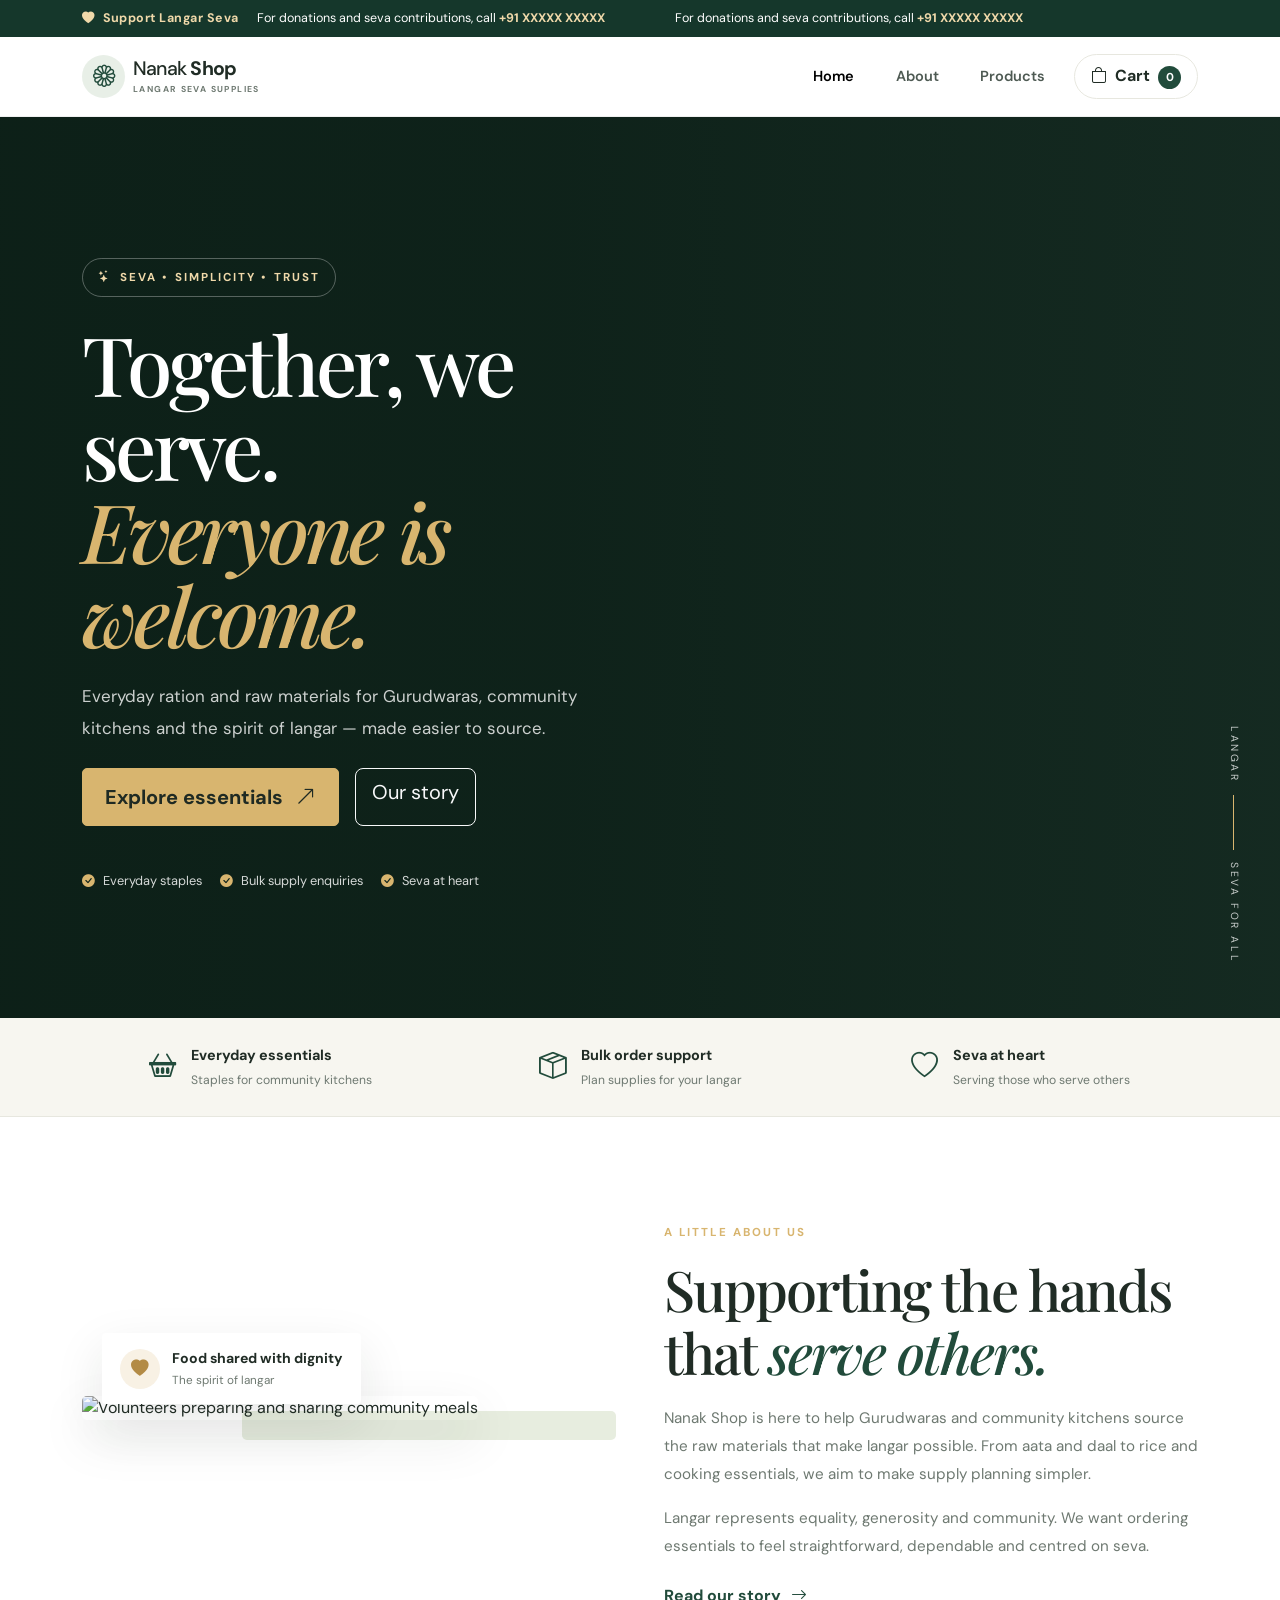
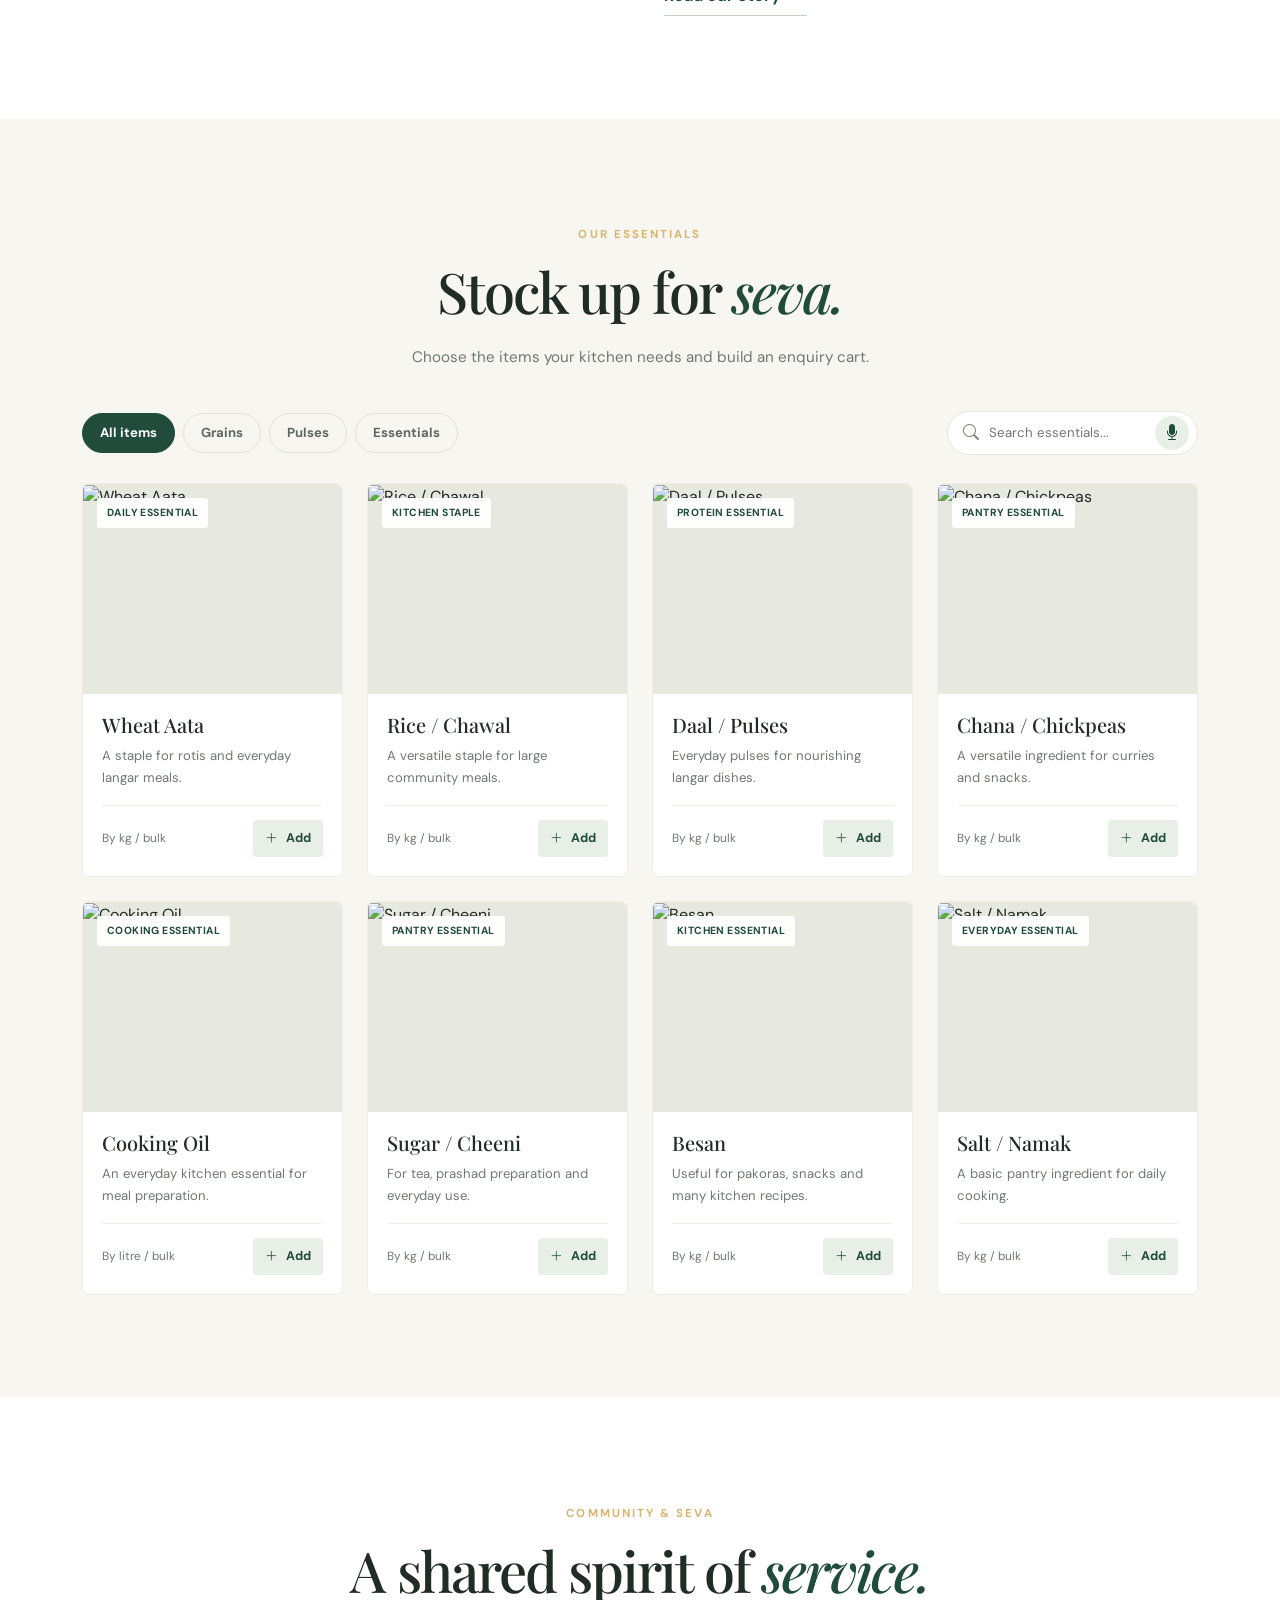
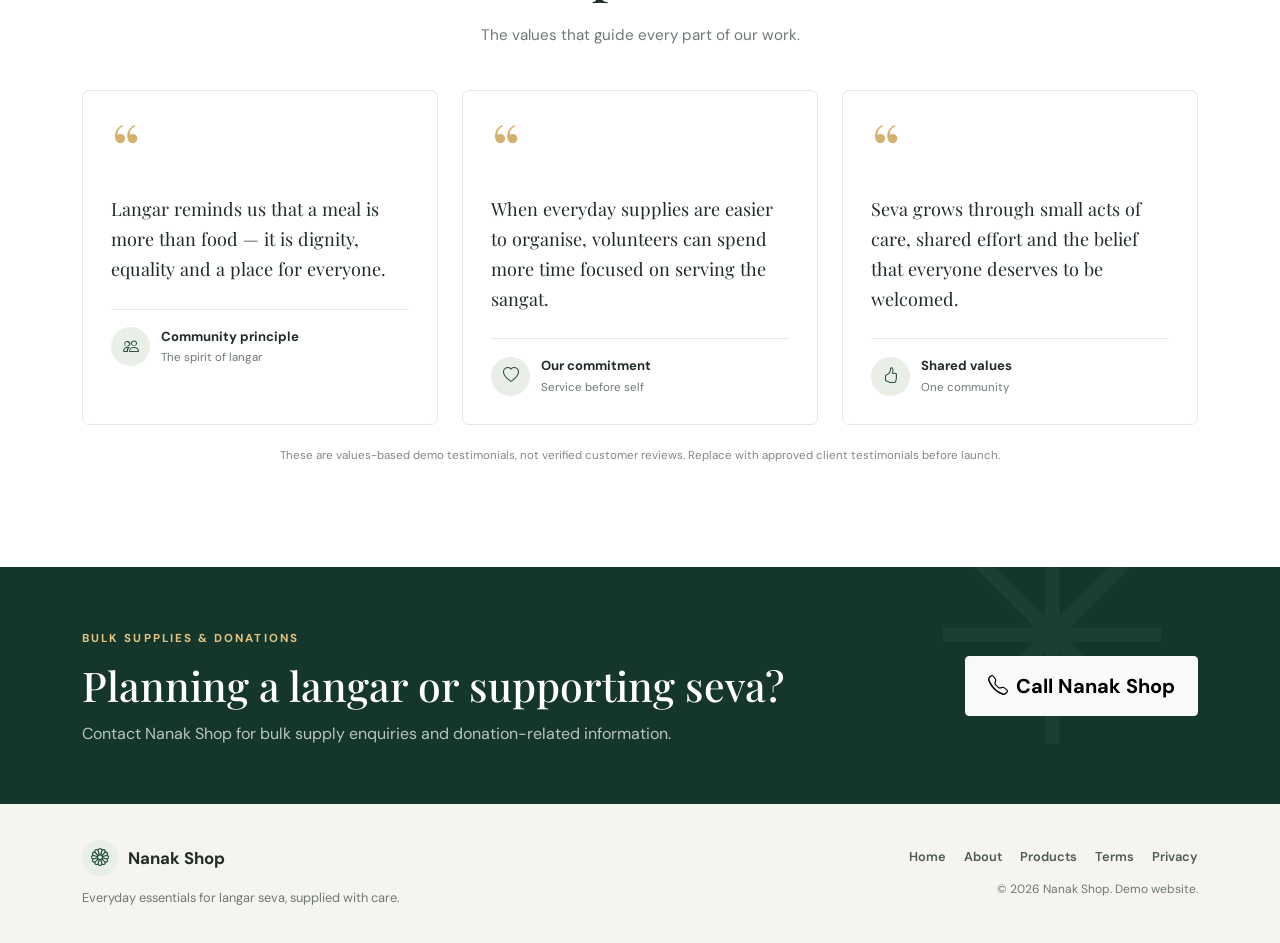
==== commit 02a95116: "added mic" ====
--- a/index.html
+++ b/index.html
@@ -136,9 +136,12 @@
                     <div class="category-pills"><button class="filter-btn active" data-filter="all">All
                             items</button><button class="filter-btn" data-filter="grains">Grains</button><button
                             class="filter-btn" data-filter="pulses">Pulses</button><button class="filter-btn"
-                            data-filter="essentials">Essentials</button></div><label class="search-box"><i
+                            data-filter="essentials">Essentials</button></div><div class="search-box"><i
                             class="bi bi-search"></i><input id="productSearch" type="search"
-                            placeholder="Search essentials..." aria-label="Search products"></label>
+                            placeholder="Search essentials..." aria-label="Search products"><button id="voiceSearchBtn"
+                                class="voice-search-btn" type="button" aria-label="Search products by voice"
+                                aria-pressed="false" title="Search by voice"><i class="bi bi-mic-fill"
+                                    aria-hidden="true"></i><span class="visually-hidden">Search by voice</span></button></div>
                 </div>
                 <div class="row g-4" id="productGrid"></div>
                 <div id="emptyProducts" class="empty-state d-none"><i class="bi bi-search"></i>
@@ -290,4 +293,4 @@
     <script src="assets/js/app.js"></script>
 </body>
 
-</html>+</html>
--- a/assets/css/style.css
+++ b/assets/css/style.css
@@ -5,7 +5,7 @@
 .hero-section{position:relative;isolation:isolate;overflow:hidden;color:#fff;background:#172d24 url('https://images.unsplash.com/photo-1593113598332-cd288d649433?auto=format&fit=crop&w=2000&q=90') center 42%/cover no-repeat}.hero-shade{position:absolute;inset:0;z-index:-1;background:linear-gradient(90deg,rgba(12,31,23,.93) 0%,rgba(12,31,23,.78) 43%,rgba(12,31,23,.22) 100%)}.hero-content{padding-top:clamp(85px,11vw,145px);padding-bottom:clamp(80px,10vw,130px)}.hero-section h1,.page-hero h1{font-family:'Playfair Display',serif;font-size:clamp(3rem,6.4vw,5.7rem);line-height:1.02;letter-spacing:-.045em;margin:25px 0}.hero-section h1 em,.page-hero h1 em{color:var(--gold);font-weight:500}.eyebrow,.section-kicker{display:inline-block;font-size:.72rem;font-weight:700;letter-spacing:.18em;color:var(--gold)}.eyebrow{border:1px solid rgba(255,255,255,.3);border-radius:50px;padding:10px 15px;color:#f0d9aa}.hero-copy{font-size:1.06rem;line-height:1.85;color:rgba(255,255,255,.79);max-width:570px}.btn-primary-custom{background:var(--green);border:1px solid var(--green);color:#fff;border-radius:5px;font-weight:700;padding:13px 22px;transition:transform .25s,background .25s,box-shadow .25s}.btn-primary-custom:hover{background:var(--green-dark);border-color:var(--green-dark);color:#fff;transform:translateY(-2px);box-shadow:0 9px 24px rgba(21,55,43,.17)}.hero-section .btn-primary-custom{background:var(--gold);border-color:var(--gold);color:#1f2a23}.hero-section .btn-primary-custom:hover{background:#e7c783;border-color:#e7c783}.hero-trust{display:flex;flex-wrap:wrap;gap:18px;color:rgba(255,255,255,.83);font-size:.8rem;margin-top:45px}.hero-trust i{color:var(--gold);margin-right:5px}.hero-vertical{position:absolute;right:3%;bottom:55px;display:flex;align-items:center;gap:12px;writing-mode:vertical-rl;font-size:.65rem;letter-spacing:.25em;color:rgba(255,255,255,.75)}.hero-vertical i{width:1px;height:55px;background:var(--gold)}
 .value-strip{background:var(--cream);border-bottom:1px solid var(--line);padding:27px 0}.value-item{display:flex;align-items:center;gap:15px;justify-content:center}.value-item>i{font-size:1.7rem;color:var(--green)}.value-item b,.value-item small{display:block}.value-item b{font-size:.9rem}.value-item small{font-size:.76rem;color:var(--muted);margin-top:4px}
 .section-pad{padding:clamp(65px,8vw,105px) 0}.story-image{position:relative;padding:0 20px 20px 0}.story-image:before{content:"";position:absolute;right:0;bottom:0;width:70%;height:65%;background:#e7eddf;border-radius:5px;z-index:-1}.story-image img{width:100%;height:clamp(330px,42vw,490px);object-fit:cover;border-radius:5px;box-shadow:var(--shadow)}.image-note{position:absolute;left:20px;bottom:36px;background:#fff;padding:15px 18px;display:flex;gap:12px;align-items:center;box-shadow:var(--shadow);border-radius:4px;max-width:calc(100% - 40px)}.image-note>i{display:grid;place-items:center;width:40px;height:40px;flex-shrink:0;background:#f8f1e4;color:#b38b45;border-radius:50%;font-size:1.1rem}.image-note b,.image-note small{display:block}.image-note b{font-size:.88rem}.image-note small{font-size:.73rem;color:var(--muted);margin-top:3px}.section-title{font-family:'Playfair Display',serif;font-size:clamp(2.25rem,4.4vw,3.5rem);line-height:1.12;letter-spacing:-.035em;margin:15px 0 20px}.section-title em{color:var(--green);font-weight:500}.section-copy{color:var(--muted);line-height:1.85;font-size:.95rem;max-width:680px}.text-link{display:inline-flex;align-items:center;gap:10px;color:var(--green);font-weight:700;border-bottom:1px solid #c4d0c5;padding-bottom:7px;margin-top:8px}.text-link i{transition:transform .2s}.text-link:hover i{transform:translateX(4px)}
-.products-section,.about-values{background:var(--cream)}.section-heading{margin-bottom:40px}.section-heading .section-copy{max-width:540px}.product-toolbar{display:flex;justify-content:space-between;align-items:center;gap:18px;margin-bottom:28px;flex-wrap:wrap}.category-pills{display:flex;gap:8px;flex-wrap:wrap}.filter-btn{border:1px solid #e0e2d9;background:transparent;color:#5c675f;border-radius:50px;padding:9px 17px;font-size:.82rem;font-weight:700;transition:.2s}.filter-btn:hover,.filter-btn.active{background:var(--green);color:#fff;border-color:var(--green)}.search-box{display:flex;align-items:center;gap:10px;background:#fff;border:1px solid var(--line);border-radius:50px;padding:0 15px;min-width:245px}.search-box i{color:#7b857c}.search-box input{border:0;outline:0;background:transparent;padding:11px 0;font:inherit;font-size:.83rem;width:100%}.product-card{height:100%;background:#fff;border:1px solid #eeede7;border-radius:7px;overflow:hidden;transition:transform .28s,box-shadow .28s}.product-card:hover{transform:translateY(-6px);box-shadow:var(--shadow)}.product-image{height:210px;position:relative;background:#e7e8df;overflow:hidden}.product-image img{width:100%;height:100%;object-fit:cover;transition:transform .5s}.product-card:hover .product-image img{transform:scale(1.045)}.product-tag{position:absolute;left:14px;top:14px;background:rgba(255,255,255,.95);color:var(--green);font-size:.65rem;letter-spacing:.04em;text-transform:uppercase;font-weight:700;padding:7px 10px;border-radius:3px}.product-body{padding:19px}.product-body h3{font-family:'Playfair Display',serif;font-size:1.25rem;margin-bottom:8px}.product-body p{color:var(--muted);font-size:.82rem;line-height:1.65;min-height:44px;margin-bottom:16px}.product-bottom{display:flex;align-items:center;justify-content:space-between;gap:10px;border-top:1px solid #efeee8;padding-top:14px}.product-unit{font-size:.74rem;color:var(--muted)}.add-btn{border:0;border-radius:4px;background:#e8efe7;color:var(--green);font-weight:700;padding:9px 12px;font-size:.79rem;white-space:nowrap;transition:.2s}.add-btn:hover{background:var(--green);color:#fff}.add-btn i{margin-right:5px}.empty-state{text-align:center;padding:50px 0;color:var(--muted)}.empty-state i{font-size:2rem}.empty-state h5{color:var(--ink);margin-top:10px}
+.products-section,.about-values{background:var(--cream)}.section-heading{margin-bottom:40px}.section-heading .section-copy{max-width:540px}.product-toolbar{display:flex;justify-content:space-between;align-items:center;gap:18px;margin-bottom:28px;flex-wrap:wrap}.category-pills{display:flex;gap:8px;flex-wrap:wrap}.filter-btn{border:1px solid #e0e2d9;background:transparent;color:#5c675f;border-radius:50px;padding:9px 17px;font-size:.82rem;font-weight:700;transition:.2s}.filter-btn:hover,.filter-btn.active{background:var(--green);color:#fff;border-color:var(--green)}.search-box{display:flex;align-items:center;gap:10px;background:#fff;border:1px solid var(--line);border-radius:50px;padding:0 8px 0 15px;min-width:245px}.search-box>i{color:#7b857c}.search-box input{border:0;outline:0;background:transparent;padding:11px 0;font:inherit;font-size:.83rem;width:100%;min-width:0}.voice-search-btn{display:grid;place-items:center;flex:0 0 auto;width:34px;height:34px;border:0;border-radius:50%;background:#e8efe7;color:var(--green);transition:.2s}.voice-search-btn:hover,.voice-search-btn:focus-visible{background:var(--green);color:#fff;outline:0}.voice-search-btn.is-listening{background:#b54031;color:#fff;animation:voicePulse 1.1s ease-in-out infinite}.voice-search-btn i{color:currentColor}@keyframes voicePulse{50%{box-shadow:0 0 0 7px rgba(181,64,49,.16)}}.product-card{height:100%;background:#fff;border:1px solid #eeede7;border-radius:7px;overflow:hidden;transition:transform .28s,box-shadow .28s}.product-card:hover{transform:translateY(-6px);box-shadow:var(--shadow)}.product-image{height:210px;position:relative;background:#e7e8df;overflow:hidden}.product-image img{width:100%;height:100%;object-fit:cover;transition:transform .5s}.product-card:hover .product-image img{transform:scale(1.045)}.product-tag{position:absolute;left:14px;top:14px;background:rgba(255,255,255,.95);color:var(--green);font-size:.65rem;letter-spacing:.04em;text-transform:uppercase;font-weight:700;padding:7px 10px;border-radius:3px}.product-body{padding:19px}.product-body h3{font-family:'Playfair Display',serif;font-size:1.25rem;margin-bottom:8px}.product-body p{color:var(--muted);font-size:.82rem;line-height:1.65;min-height:44px;margin-bottom:16px}.product-bottom{display:flex;align-items:center;justify-content:space-between;gap:10px;border-top:1px solid #efeee8;padding-top:14px}.product-unit{font-size:.74rem;color:var(--muted)}.add-btn{border:0;border-radius:4px;background:#e8efe7;color:var(--green);font-weight:700;padding:9px 12px;font-size:.79rem;white-space:nowrap;transition:.2s}.add-btn:hover{background:var(--green);color:#fff}.add-btn i{margin-right:5px}.empty-state{text-align:center;padding:50px 0;color:var(--muted)}.empty-state i{font-size:2rem}.empty-state h5{color:var(--ink);margin-top:10px}
 .testimonials-section{background:#fff}.testimonial-card{height:100%;padding:28px;border:1px solid var(--line);border-radius:7px;background:#fff;transition:transform .25s,box-shadow .25s}.testimonial-card:hover{transform:translateY(-5px);box-shadow:var(--shadow)}.quote-mark{font-family:'Playfair Display',serif;font-size:4.5rem;line-height:.8;color:#d4b16e}.testimonial-card p{font-family:'Playfair Display',serif;font-size:1.13rem;line-height:1.65;margin:18px 0 25px}.testimonial-person{display:flex;align-items:center;gap:11px;border-top:1px solid var(--line);padding-top:17px}.avatar{width:39px;height:39px;border-radius:50%;background:#e9efe7;display:grid;place-items:center;color:var(--green)}.testimonial-person b,.testimonial-person small{display:block}.testimonial-person b{font-size:.82rem}.testimonial-person small{font-size:.72rem;color:var(--muted);margin-top:3px}.testimonial-disclaimer{font-size:.72rem;color:#818981;text-align:center;margin:22px 0 0}
 .seva-cta{background:var(--green-dark);color:#fff;padding:58px 0;position:relative;overflow:hidden}.seva-cta:after{content:"✳";position:absolute;right:8%;top:-75px;font-size:300px;line-height:1;color:rgba(255,255,255,.035)}.seva-cta .container{position:relative;z-index:1}.section-kicker.light{color:#e5c481}.seva-cta h2{font-family:'Playfair Display',serif;font-size:clamp(1.9rem,3.2vw,2.7rem);margin:12px 0}.seva-cta p{color:rgba(255,255,255,.7);margin-bottom:0}.seva-cta .btn{font-weight:700;border-radius:4px;padding:14px 22px}
 .site-footer{padding:36px 0;background:#f5f4ef}.footer-brand{display:inline-flex;align-items:center;gap:10px;color:var(--ink);font-weight:700;font-size:1.05rem}.footer-brand .brand-mark{width:36px;height:36px;font-size:1.1rem}.footer-note{color:var(--muted);font-size:.8rem;margin:12px 0 0}.footer-links{display:flex;justify-content:flex-end;gap:18px;flex-wrap:wrap;margin-bottom:10px}.footer-links a{font-size:.8rem;font-weight:600;color:#4c5a51}.site-footer small{font-size:.75rem;color:var(--muted)}
